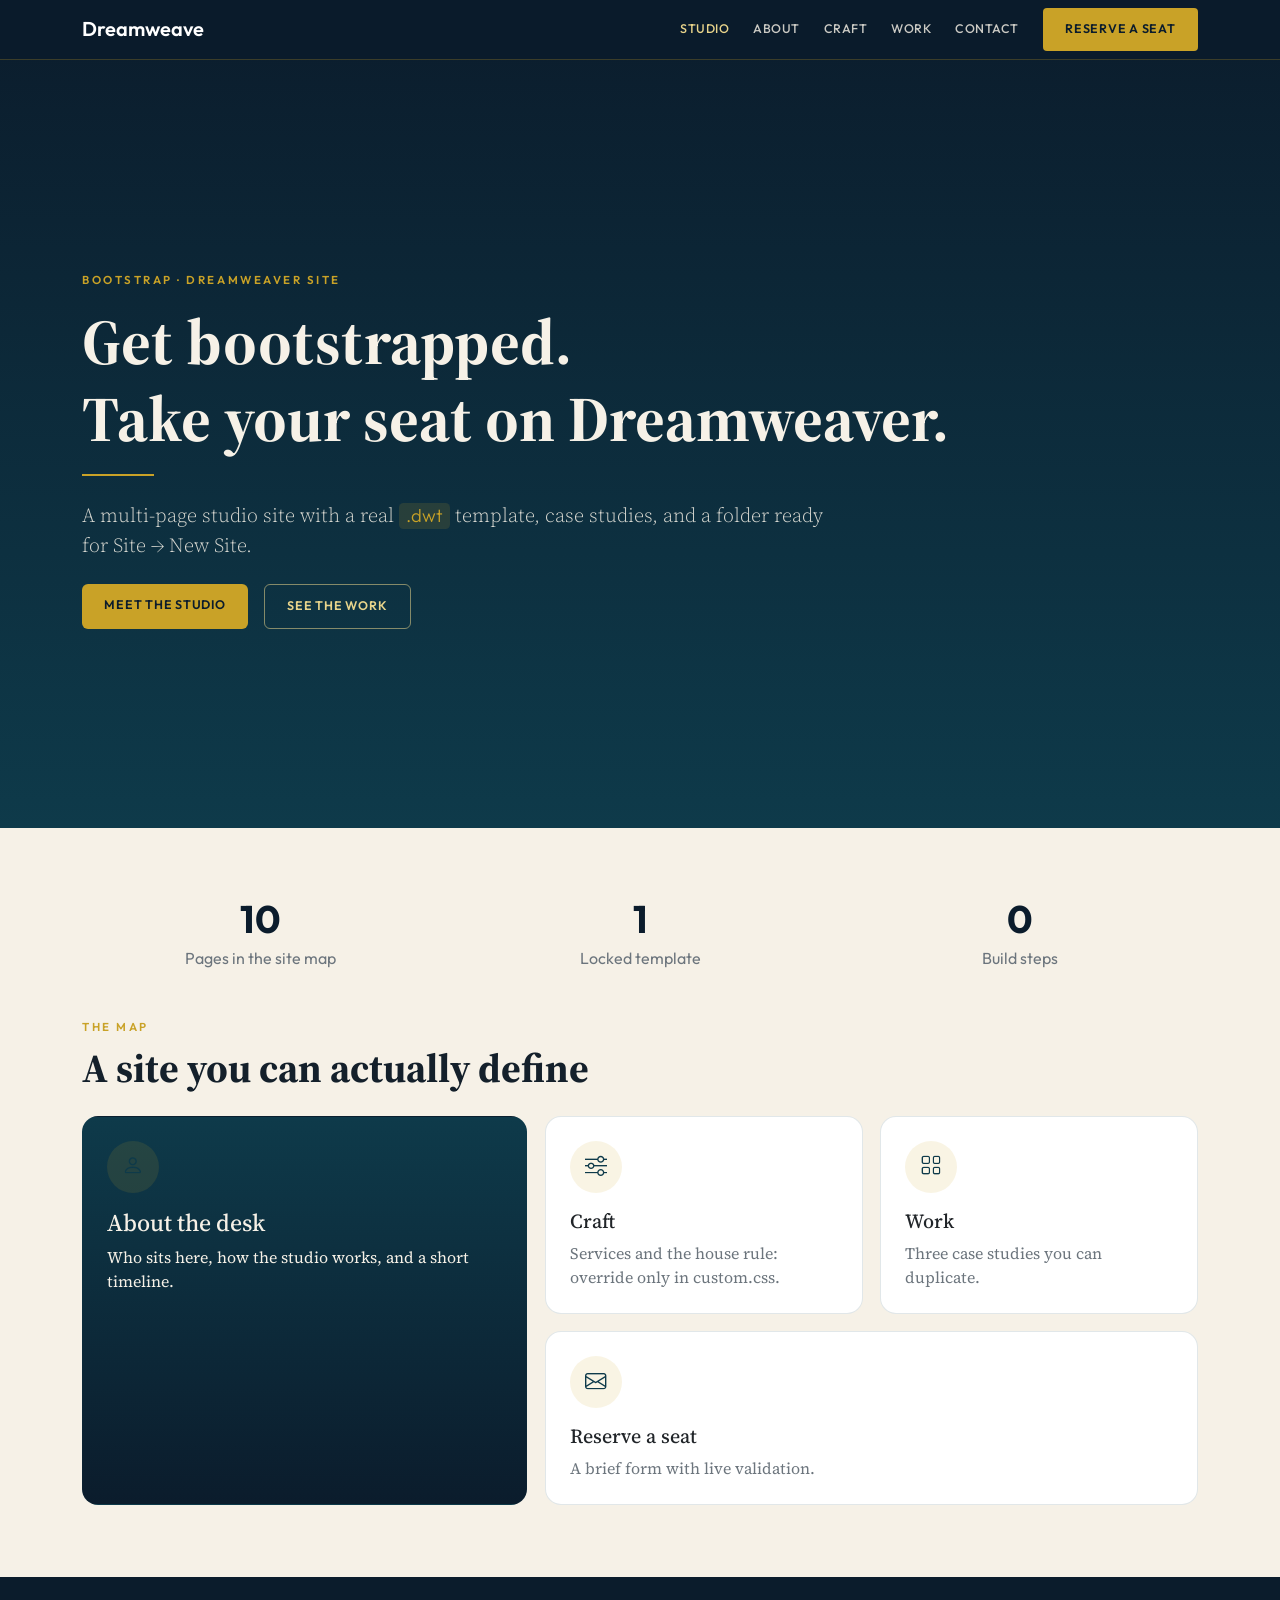
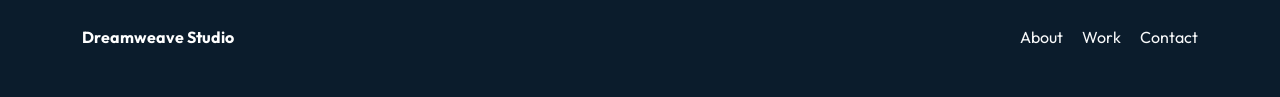
==== index.html @ 66411aa3 "Add studio, about, craft, work, and contact pages" ====
<!doctype html>
<html lang="en">
<head>
  <meta charset="utf-8">
  <meta name="viewport" content="width=device-width, initial-scale=1">
  <title>Dreamweave Studio — Get bootstrapped. Take your seat.</title>
  <meta name="description" content="A Dreamweaver-style Bootstrap starter. Responsive, mobile-first, ready to open in Adobe Dreamweaver.">
  <meta name="theme-color" content="#0b1c2c">
  <link rel="preconnect" href="https://fonts.googleapis.com">
  <link rel="preconnect" href="https://fonts.gstatic.com" crossorigin>
  <link href="https://fonts.googleapis.com/css2?family=Outfit:wght@400;500;600;700&family=Source+Serif+4:opsz,wght@8..60,400;8..60,600;8..60,700&display=swap" rel="stylesheet">
  <link href="https://cdn.jsdelivr.net/npm/bootstrap@5.3.8/dist/css/bootstrap.min.css" rel="stylesheet" crossorigin="anonymous">
  <link href="https://cdn.jsdelivr.net/npm/bootstrap-icons@1.11.3/font/bootstrap-icons.min.css" rel="stylesheet">
  <link href="css/custom.css" rel="stylesheet">
</head>
<body>
  <a class="skip-link" href="#main">Skip to content</a>
  <nav class="navbar navbar-expand-lg navbar-dream fixed-top sans">
    <div class="container">
      <a class="navbar-brand d-flex align-items-center gap-2 text-white" href="index.html"><span class="fw-semibold">Dreamweave</span></a>
      <button class="navbar-toggler" type="button" data-bs-toggle="collapse" data-bs-target="#navMain" aria-label="Toggle navigation">
        <span class="navbar-toggler-icon" style="filter: invert(1);"></span>
      </button>
      <div class="collapse navbar-collapse" id="navMain">
        <ul class="navbar-nav ms-auto mb-2 mb-lg-0 align-items-lg-center gap-lg-2">
          <li class="nav-item"><a class="nav-link" href="index.html">Studio</a></li>
          <li class="nav-item"><a class="nav-link" href="about.html">About</a></li>
          <li class="nav-item"><a class="nav-link" href="craft.html">Craft</a></li>
          <li class="nav-item"><a class="nav-link" href="work.html">Work</a></li>
          <li class="nav-item"><a class="nav-link" href="contact.html">Contact</a></li>
          <li class="nav-item ms-lg-2"><a class="btn btn-gold btn-sm" href="contact.html">Reserve a seat</a></li>
        </ul>
      </div>
    </div>
  </nav>
  <header class="hero d-flex align-items-center">
    <div class="container py-5">
      <p class="section-label sans mb-3">Bootstrap · Dreamweaver site</p>
      <h1 class="display-3 fw-bold mb-3">Get bootstrapped.<br>Take your seat on Dreamweaver.</h1>
      <div class="gold-rule mb-4"></div>
      <p class="lead col-lg-8" style="color: rgba(246,241,231,.86);">A multi-page studio site with a real <code>.dwt</code> template, case studies, and a folder ready for Site → New Site.</p>
      <div class="d-flex flex-wrap gap-3 mt-4">
        <a class="btn btn-gold sans" href="about.html">Meet the studio</a>
        <a class="btn btn-ghost sans" href="work.html">See the work</a>
      </div>
    </div>
  </header>
  <section id="main" class="py-5">
    <div class="container py-4">
      <div class="row g-4 text-center mb-5">
        <div class="col-md-4"><div class="stat sans">10</div><p class="sans text-secondary mt-2 mb-0">Pages in the site map</p></div>
        <div class="col-md-4"><div class="stat sans">1</div><p class="sans text-secondary mt-2 mb-0">Locked template</p></div>
        <div class="col-md-4"><div class="stat sans">0</div><p class="sans text-secondary mt-2 mb-0">Build steps</p></div>
      </div>
      <p class="section-label sans mb-2">The map</p>
      <h2 class="display-6 fw-bold mb-4">A site you can actually define</h2>
      <div class="bento">
        <a class="card-weave bento-wide p-4 text-decoration-none" href="about.html">
          <div class="icon-orb mb-3"><i class="bi bi-person"></i></div>
          <h3 class="h4">About the desk</h3>
          <p class="mb-0">Who sits here, how the studio works, and a short timeline.</p>
        </a>
        <a class="card-weave p-4 text-decoration-none text-dark" href="craft.html">
          <div class="icon-orb mb-3"><i class="bi bi-sliders"></i></div>
          <h3 class="h5">Craft</h3>
          <p class="text-secondary mb-0">Services and the house rule: override only in custom.css.</p>
        </a>
        <a class="card-weave p-4 text-decoration-none text-dark" href="work.html">
          <div class="icon-orb mb-3"><i class="bi bi-grid"></i></div>
          <h3 class="h5">Work</h3>
          <p class="text-secondary mb-0">Three case studies you can duplicate.</p>
        </a>
        <a class="card-weave p-4 text-decoration-none text-dark" href="contact.html" style="grid-column: 2 / -1;">
          <div class="icon-orb mb-3"><i class="bi bi-envelope"></i></div>
          <h3 class="h5">Reserve a seat</h3>
          <p class="text-secondary mb-0">A brief form with live validation.</p>
        </a>
      </div>
    </div>
  </section>
  <footer class="site-footer py-5 sans">
    <div class="container d-flex flex-wrap justify-content-between gap-3">
      <strong class="text-white">Dreamweave Studio</strong>
      <div>
        <a class="link-light text-decoration-none me-3" href="about.html">About</a>
        <a class="link-light text-decoration-none me-3" href="work.html">Work</a>
        <a class="link-light text-decoration-none" href="contact.html">Contact</a>
      </div>
    </div>
  </footer>
  <script src="https://cdn.jsdelivr.net/npm/bootstrap@5.3.8/dist/js/bootstrap.bundle.min.js" crossorigin="anonymous"></script>
  <script src="js/site.js"></script>
</body>
</html>
---- css/custom.css ----
:root {
  --dw-navy: #0b1c2c;
  --dw-teal: #0e3a4a;
  --dw-gold: #c9a227;
  --dw-gold-soft: #e8d48b;
  --dw-cream: #f6f1e7;
  --dw-ink: #14202b;
  --dw-ease: cubic-bezier(0.22, 1, 0.36, 1);
  --dw-move: 480ms;
  --dw-micro: 180ms;
}
html { scroll-behavior: smooth; }
body {
  font-family: "Source Serif 4", Georgia, serif;
  color: var(--dw-ink);
  background: var(--dw-cream);
  padding-top: 72px;
}
.sans { font-family: Outfit, system-ui, sans-serif; }
code {
  font-family: Outfit, system-ui, sans-serif;
  font-size: 0.92em;
  color: var(--dw-gold);
  background: rgba(201, 162, 39, 0.14);
  padding: 0.08em 0.38em;
  border-radius: 0.28rem;
}
.navbar-dream {
  background: rgba(11, 28, 44, 0.92);
  backdrop-filter: blur(12px);
  border-bottom: 1px solid rgba(201, 162, 39, 0.25);
  transition: background var(--dw-move) var(--dw-ease), padding var(--dw-move) var(--dw-ease);
}
.navbar-dream.is-compact { background: rgba(11, 28, 44, 0.98); }
.navbar-dream .nav-link {
  color: rgba(246, 241, 231, 0.82) !important;
  font-weight: 500;
  letter-spacing: 0.04em;
  text-transform: uppercase;
  font-size: 0.78rem;
}
.navbar-dream .nav-link:hover,
.navbar-dream .nav-link.active { color: var(--dw-gold-soft) !important; }
.hero, .page-hero {
  margin-top: -72px;
  color: var(--dw-cream);
  background: linear-gradient(180deg, #0b1c2c 0%, #0e3a4a 100%);
}
.hero { min-height: 92vh; padding-top: 72px; }
.page-hero { padding: 10rem 0 5rem; }
.gold-rule { width: 72px; height: 2px; background: var(--dw-gold); }
.btn-gold {
  background: var(--dw-gold);
  color: var(--dw-navy);
  border: none;
  font-weight: 600;
  letter-spacing: 0.06em;
  text-transform: uppercase;
  font-size: 0.78rem;
  padding: 0.75rem 1.4rem;
}
.btn-gold:hover { background: var(--dw-gold-soft); color: var(--dw-navy); }
.btn-ghost {
  border: 1px solid rgba(232, 212, 139, 0.55);
  color: var(--dw-gold-soft);
  font-weight: 600;
  letter-spacing: 0.06em;
  text-transform: uppercase;
  font-size: 0.78rem;
  padding: 0.75rem 1.4rem;
}
.section-label {
  color: var(--dw-gold);
  letter-spacing: 0.22em;
  text-transform: uppercase;
  font-size: 0.72rem;
  font-weight: 600;
}
.card-weave {
  border: 1px solid rgba(14, 58, 74, 0.12);
  background: #fff;
  border-radius: 1rem;
}
.card-weave:hover {
  transform: translateY(-6px);
  box-shadow: 0 18px 40px rgba(11, 28, 44, 0.12);
}
.icon-orb {
  width: 52px; height: 52px; border-radius: 50%;
  background: rgba(201, 162, 39, 0.12);
  color: var(--dw-teal);
  display: grid; place-items: center; font-size: 1.35rem;
}
.seat-banner {
  background: linear-gradient(135deg, var(--dw-navy), var(--dw-teal));
  color: var(--dw-cream);
  border-radius: 1.5rem;
}
footer.site-footer { background: var(--dw-navy); color: rgba(246, 241, 231, 0.75); }
.form-control, .form-select {
  border-radius: 0.6rem;
  border-color: rgba(14, 58, 74, 0.18);
  padding: 0.8rem 1rem;
}
.skip-link {
  position: absolute; left: 1rem; top: -3.5rem; z-index: 1080;
  background: var(--dw-gold); color: var(--dw-navy);
  padding: 0.5rem 0.9rem; border-radius: 0.4rem;
}
.skip-link:focus { top: 0.75rem; }
.quote-block { border-left: 3px solid var(--dw-gold); padding-left: 1.25rem; font-size: 1.2rem; }
.stat { font-size: 2.4rem; font-weight: 700; line-height: 1; color: var(--dw-navy); }
.timeline { border-left: 1px solid rgba(201, 162, 39, 0.45); padding-left: 1.5rem; }
.timeline-item { position: relative; margin-bottom: 1.75rem; }
.timeline-item::before {
  content: ""; position: absolute; left: -1.72rem; top: 0.45rem;
  width: 10px; height: 10px; border-radius: 50%; background: var(--dw-gold);
}
.step-num { font-size: 0.78rem; letter-spacing: 0.18em; font-weight: 600; color: var(--dw-gold); }
.scroll-progress {
  position: fixed; top: 0; left: 0; height: 2px; width: 100%; z-index: 1080;
  background: var(--dw-gold); transform: scaleX(0); transform-origin: 0 50%;
  animation: dw-progress linear; animation-timeline: scroll();
}
@keyframes dw-progress { from { transform: scaleX(0); } to { transform: scaleX(1); } }
.bento { display: grid; grid-template-columns: 1.4fr 1fr 1fr; gap: 1.1rem; }
.bento-wide {
  grid-column: 1 / 2; grid-row: 1 / 3; min-height: 320px;
  background: linear-gradient(180deg, #0e3a4a, #0b1c2c);
  color: var(--dw-cream) !important;
}
@media (max-width: 991.98px) {
  .bento { grid-template-columns: 1fr 1fr; }
  .bento-wide { grid-column: 1 / -1; grid-row: auto; }
  .navbar-dream .navbar-collapse {
    background: var(--dw-navy);
    margin: 0.6rem -0.75rem 0;
    padding: 0.75rem 1.25rem 1.1rem;
  }
}
@media (max-width: 575.98px) { .bento { grid-template-columns: 1fr; } }
@media (prefers-reduced-motion: reduce) {
  html { scroll-behavior: auto; }
  .scroll-progress, .hero h1, .page-hero h1 { animation: none !important; }
}
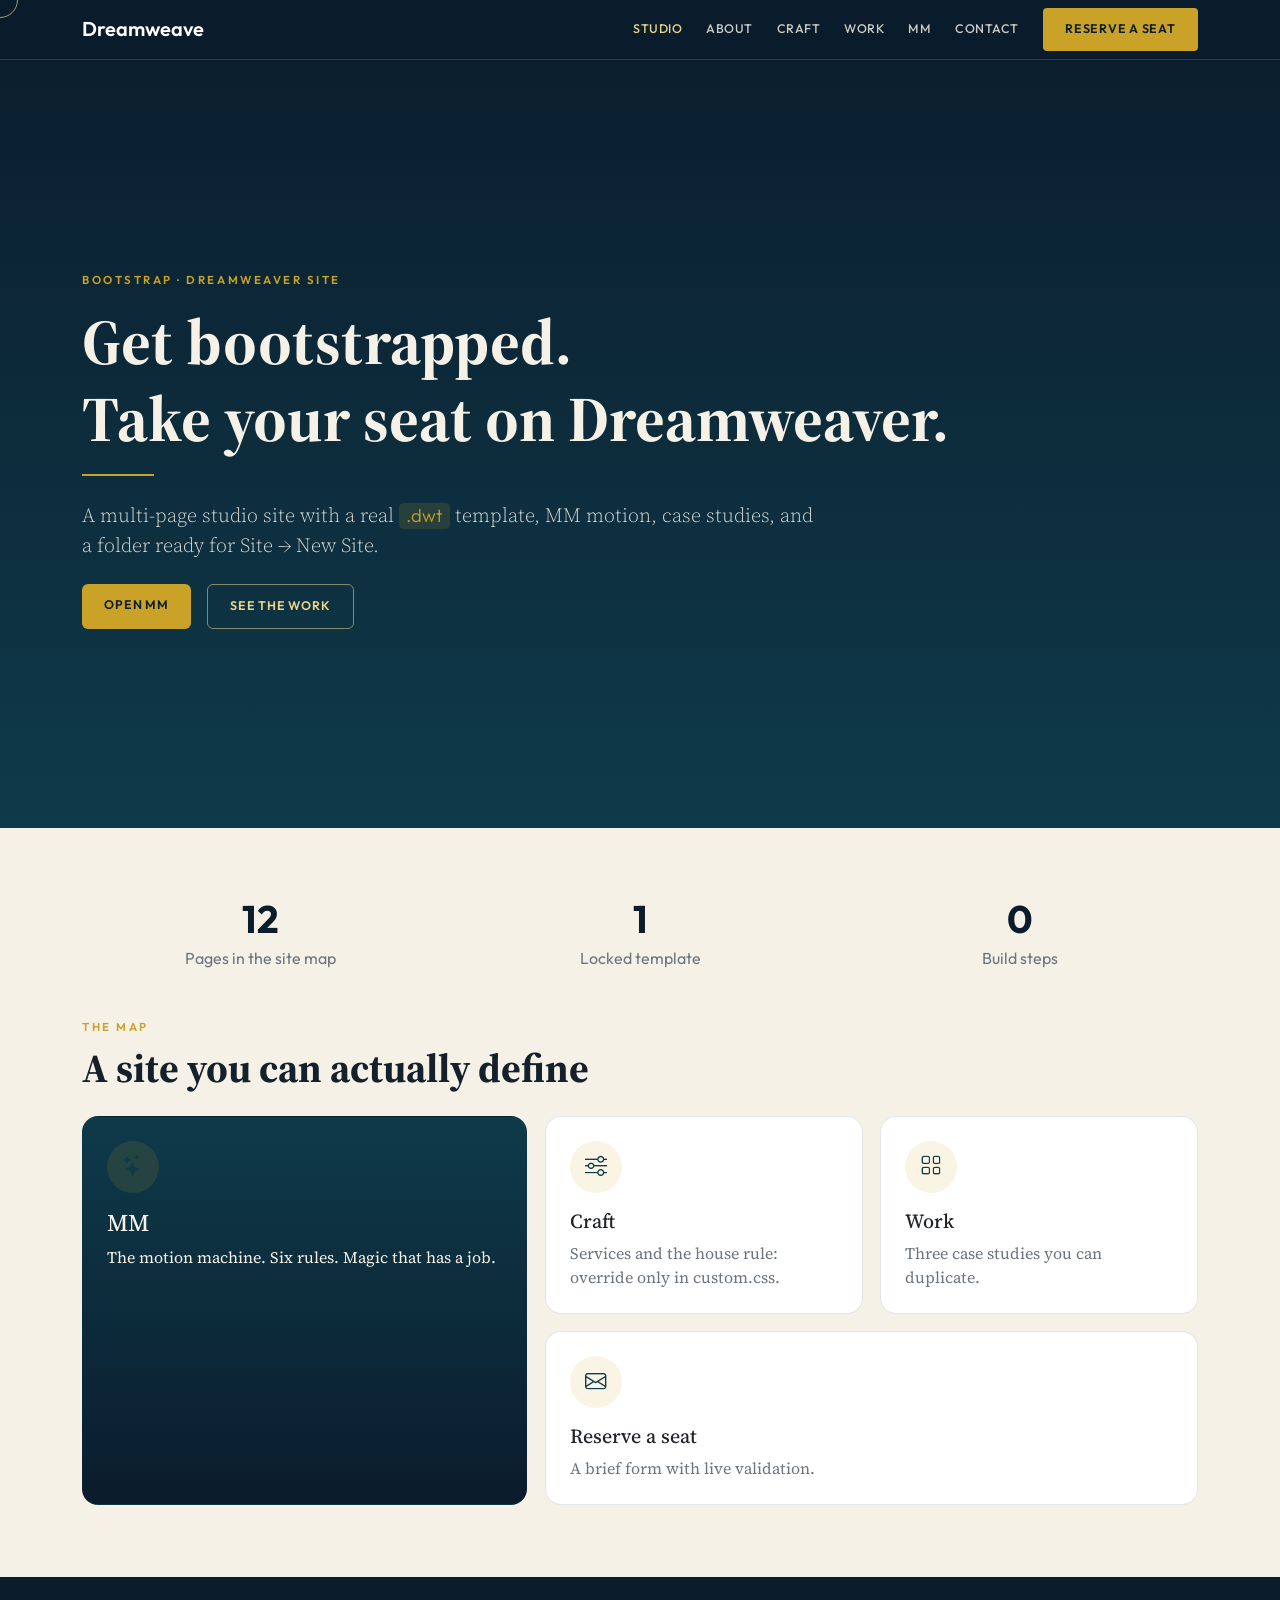
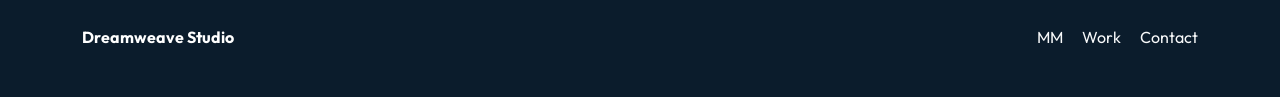
==== commit e6803064: "Add MM page and wire it into the live nav." ====
--- a/index.html
+++ b/index.html
@@ -11,6 +11,7 @@
   <link href="https://fonts.googleapis.com/css2?family=Outfit:wght@400;500;600;700&family=Source+Serif+4:opsz,wght@8..60,400;8..60,600;8..60,700&display=swap" rel="stylesheet">
   <link href="https://cdn.jsdelivr.net/npm/bootstrap@5.3.8/dist/css/bootstrap.min.css" rel="stylesheet" crossorigin="anonymous">
   <link href="https://cdn.jsdelivr.net/npm/bootstrap-icons@1.11.3/font/bootstrap-icons.min.css" rel="stylesheet">
+  <link rel="icon" href="img/favicon.svg" type="image/svg+xml">
   <link href="css/custom.css" rel="stylesheet">
 </head>
 <body>
@@ -27,6 +28,7 @@
           <li class="nav-item"><a class="nav-link" href="about.html">About</a></li>
           <li class="nav-item"><a class="nav-link" href="craft.html">Craft</a></li>
           <li class="nav-item"><a class="nav-link" href="work.html">Work</a></li>
+          <li class="nav-item"><a class="nav-link" href="mm.html">MM</a></li>
           <li class="nav-item"><a class="nav-link" href="contact.html">Contact</a></li>
           <li class="nav-item ms-lg-2"><a class="btn btn-gold btn-sm" href="contact.html">Reserve a seat</a></li>
         </ul>
@@ -38,9 +40,9 @@
       <p class="section-label sans mb-3">Bootstrap · Dreamweaver site</p>
       <h1 class="display-3 fw-bold mb-3">Get bootstrapped.<br>Take your seat on Dreamweaver.</h1>
       <div class="gold-rule mb-4"></div>
-      <p class="lead col-lg-8" style="color: rgba(246,241,231,.86);">A multi-page studio site with a real <code>.dwt</code> template, case studies, and a folder ready for Site → New Site.</p>
+      <p class="lead col-lg-8" style="color: rgba(246,241,231,.86);">A multi-page studio site with a real <code>.dwt</code> template, MM motion, case studies, and a folder ready for Site → New Site.</p>
       <div class="d-flex flex-wrap gap-3 mt-4">
-        <a class="btn btn-gold sans" href="about.html">Meet the studio</a>
+        <a class="btn btn-gold sans" href="mm.html">Open MM</a>
         <a class="btn btn-ghost sans" href="work.html">See the work</a>
       </div>
     </div>
@@ -48,17 +50,17 @@
   <section id="main" class="py-5">
     <div class="container py-4">
       <div class="row g-4 text-center mb-5">
-        <div class="col-md-4"><div class="stat sans">10</div><p class="sans text-secondary mt-2 mb-0">Pages in the site map</p></div>
+        <div class="col-md-4"><div class="stat sans">12</div><p class="sans text-secondary mt-2 mb-0">Pages in the site map</p></div>
         <div class="col-md-4"><div class="stat sans">1</div><p class="sans text-secondary mt-2 mb-0">Locked template</p></div>
         <div class="col-md-4"><div class="stat sans">0</div><p class="sans text-secondary mt-2 mb-0">Build steps</p></div>
       </div>
       <p class="section-label sans mb-2">The map</p>
       <h2 class="display-6 fw-bold mb-4">A site you can actually define</h2>
       <div class="bento">
-        <a class="card-weave bento-wide p-4 text-decoration-none" href="about.html">
-          <div class="icon-orb mb-3"><i class="bi bi-person"></i></div>
-          <h3 class="h4">About the desk</h3>
-          <p class="mb-0">Who sits here, how the studio works, and a short timeline.</p>
+        <a class="card-weave bento-wide p-4 text-decoration-none" href="mm.html">
+          <div class="icon-orb mb-3"><i class="bi bi-stars"></i></div>
+          <h3 class="h4">MM</h3>
+          <p class="mb-0">The motion machine. Six rules. Magic that has a job.</p>
         </a>
         <a class="card-weave p-4 text-decoration-none text-dark" href="craft.html">
           <div class="icon-orb mb-3"><i class="bi bi-sliders"></i></div>
@@ -82,7 +84,7 @@
     <div class="container d-flex flex-wrap justify-content-between gap-3">
       <strong class="text-white">Dreamweave Studio</strong>
       <div>
-        <a class="link-light text-decoration-none me-3" href="about.html">About</a>
+        <a class="link-light text-decoration-none me-3" href="mm.html">MM</a>
         <a class="link-light text-decoration-none me-3" href="work.html">Work</a>
         <a class="link-light text-decoration-none" href="contact.html">Contact</a>
       </div>
--- a/css/custom.css
+++ b/css/custom.css
@@ -48,6 +48,18 @@
 }
 .hero { min-height: 92vh; padding-top: 72px; }
 .page-hero { padding: 10rem 0 5rem; }
+.page-hero.library {
+  background: linear-gradient(180deg, #0b1c2c 0%, #16344a 55%, #1a3d3a 100%);
+}
+.page-hero.wire {
+  background: linear-gradient(180deg, #0b1c2c 0%, #0e3a4a 50%, #12302a 100%);
+}
+.page-hero.folio {
+  background: linear-gradient(165deg, #0b1c2c 0%, #2a2218 70%, #3a2a16 100%);
+}
+.page-hero.kiln {
+  background: linear-gradient(180deg, #1a140e 0%, #3a2414 60%, #0b1c2c 100%);
+}
 .gold-rule { width: 72px; height: 2px; background: var(--dw-gold); }
 .btn-gold {
   background: var(--dw-gold);
@@ -58,6 +70,7 @@
   text-transform: uppercase;
   font-size: 0.78rem;
   padding: 0.75rem 1.4rem;
+  transition: transform var(--dw-micro) var(--dw-ease), background var(--dw-micro);
 }
 .btn-gold:hover { background: var(--dw-gold-soft); color: var(--dw-navy); }
 .btn-ghost {
@@ -80,6 +93,8 @@
   border: 1px solid rgba(14, 58, 74, 0.12);
   background: #fff;
   border-radius: 1rem;
+  position: relative;
+  transition: transform var(--dw-move) var(--dw-ease), box-shadow var(--dw-move) var(--dw-ease);
 }
 .card-weave:hover {
   transform: translateY(-6px);
@@ -102,6 +117,17 @@
   border-color: rgba(14, 58, 74, 0.18);
   padding: 0.8rem 1rem;
 }
+.form-live { position: relative; }
+.form-live .tick {
+  position: absolute;
+  right: 12px;
+  top: 2.55rem;
+  color: #2a7a4b;
+  opacity: 0;
+  pointer-events: none;
+}
+.form-live.is-ok .tick { opacity: 1; }
+.field-ok { border-color: #2a7a4b !important; }
 .skip-link {
   position: absolute; left: 1rem; top: -3.5rem; z-index: 1080;
   background: var(--dw-gold); color: var(--dw-navy);
@@ -123,6 +149,22 @@
   animation: dw-progress linear; animation-timeline: scroll();
 }
 @keyframes dw-progress { from { transform: scaleX(0); } to { transform: scaleX(1); } }
+.cursor-ring {
+  position: fixed;
+  width: 36px;
+  height: 36px;
+  border: 1px solid rgba(232, 212, 139, 0.7);
+  border-radius: 50%;
+  pointer-events: none;
+  z-index: 1090;
+  transform: translate(-50%, -50%);
+  transition: width var(--dw-micro), height var(--dw-micro), background var(--dw-micro);
+}
+.cursor-ring.is-hot {
+  width: 52px;
+  height: 52px;
+  background: rgba(201, 162, 39, 0.12);
+}
 .bento { display: grid; grid-template-columns: 1.4fr 1fr 1fr; gap: 1.1rem; }
 .bento-wide {
   grid-column: 1 / 2; grid-row: 1 / 3; min-height: 320px;
@@ -137,9 +179,11 @@
     margin: 0.6rem -0.75rem 0;
     padding: 0.75rem 1.25rem 1.1rem;
   }
+  .cursor-ring { display: none; }
 }
 @media (max-width: 575.98px) { .bento { grid-template-columns: 1fr; } }
 @media (prefers-reduced-motion: reduce) {
   html { scroll-behavior: auto; }
-  .scroll-progress, .hero h1, .page-hero h1 { animation: none !important; }
+  .scroll-progress, .hero h1, .page-hero h1, .card-weave { animation: none !important; transition: none !important; }
+  .cursor-ring { display: none; }
 }
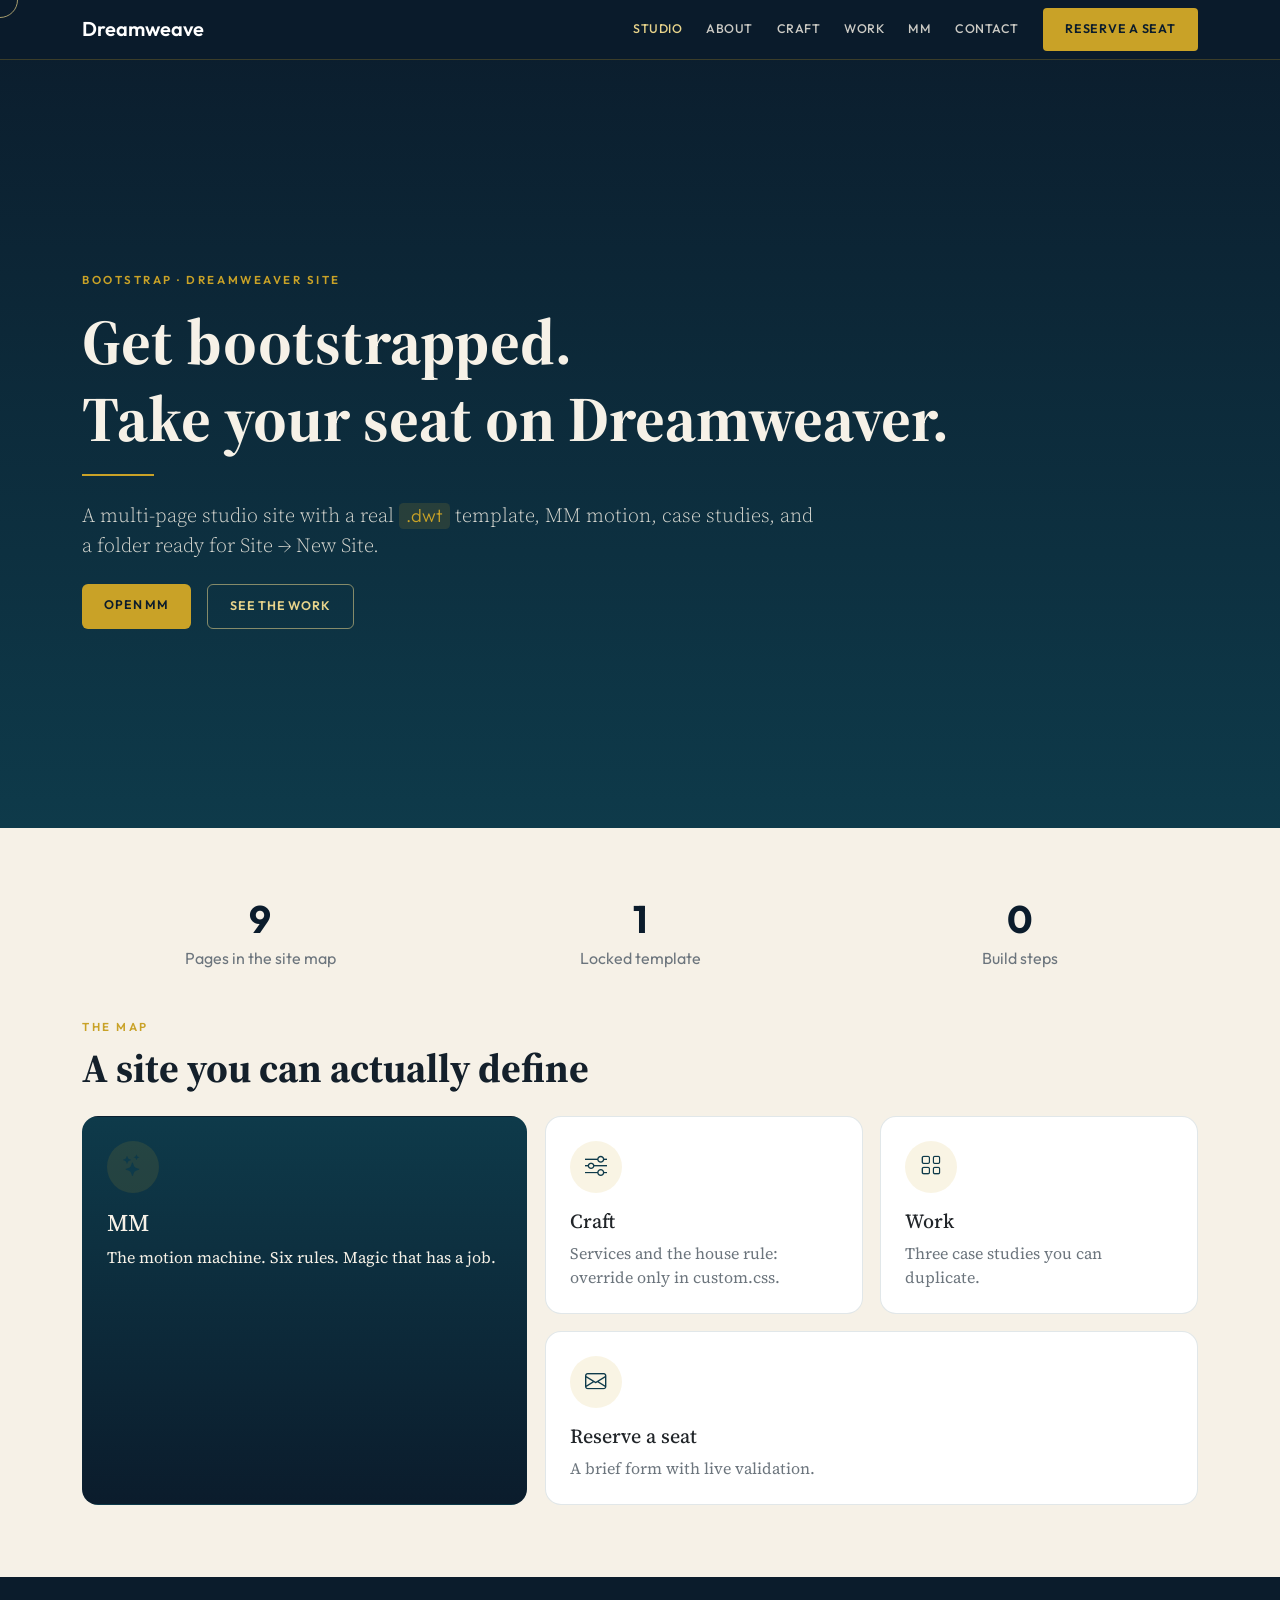
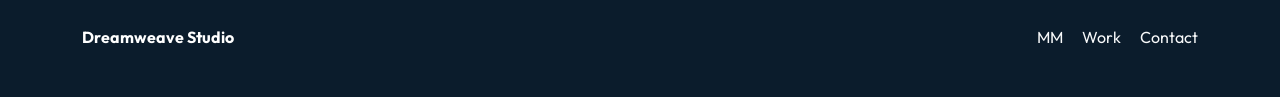
==== commit 95028369: "Polish: mobile bento fix, accurate page count, back-to-top a11y, MM in template, sitemap cleanup" ====
--- a/index.html
+++ b/index.html
@@ -50,7 +50,7 @@
   <section id="main" class="py-5">
     <div class="container py-4">
       <div class="row g-4 text-center mb-5">
-        <div class="col-md-4"><div class="stat sans">12</div><p class="sans text-secondary mt-2 mb-0">Pages in the site map</p></div>
+        <div class="col-md-4"><div class="stat sans">9</div><p class="sans text-secondary mt-2 mb-0">Pages in the site map</p></div>
         <div class="col-md-4"><div class="stat sans">1</div><p class="sans text-secondary mt-2 mb-0">Locked template</p></div>
         <div class="col-md-4"><div class="stat sans">0</div><p class="sans text-secondary mt-2 mb-0">Build steps</p></div>
       </div>
@@ -72,7 +72,7 @@
           <h3 class="h5">Work</h3>
           <p class="text-secondary mb-0">Three case studies you can duplicate.</p>
         </a>
-        <a class="card-weave p-4 text-decoration-none text-dark" href="contact.html" style="grid-column: 2 / -1;">
+        <a class="card-weave bento-contact p-4 text-decoration-none text-dark" href="contact.html">
           <div class="icon-orb mb-3"><i class="bi bi-envelope"></i></div>
           <h3 class="h5">Reserve a seat</h3>
           <p class="text-secondary mb-0">A brief form with live validation.</p>
--- a/css/custom.css
+++ b/css/custom.css
@@ -6,8 +6,9 @@
   --dw-cream: #f6f1e7;
   --dw-ink: #14202b;
   --dw-ease: cubic-bezier(0.22, 1, 0.36, 1);
+  --dw-spring: cubic-bezier(0.34, 1.4, 0.5, 1);
   --dw-move: 480ms;
-  --dw-micro: 180ms;
+  --dw-micro: 160ms;
 }
 html { scroll-behavior: smooth; }
 body {
@@ -48,18 +49,10 @@
 }
 .hero { min-height: 92vh; padding-top: 72px; }
 .page-hero { padding: 10rem 0 5rem; }
-.page-hero.library {
-  background: linear-gradient(180deg, #0b1c2c 0%, #16344a 55%, #1a3d3a 100%);
-}
-.page-hero.wire {
-  background: linear-gradient(180deg, #0b1c2c 0%, #0e3a4a 50%, #12302a 100%);
-}
-.page-hero.folio {
-  background: linear-gradient(165deg, #0b1c2c 0%, #2a2218 70%, #3a2a16 100%);
-}
-.page-hero.kiln {
-  background: linear-gradient(180deg, #1a140e 0%, #3a2414 60%, #0b1c2c 100%);
-}
+.page-hero.library { background: linear-gradient(180deg, #0b1c2c 0%, #16344a 55%, #1a3d3a 100%); }
+.page-hero.wire { background: linear-gradient(180deg, #0b1c2c 0%, #0e3a4a 50%, #12302a 100%); }
+.page-hero.folio { background: linear-gradient(165deg, #0b1c2c 0%, #2a2218 70%, #3a2a16 100%); }
+.page-hero.kiln { background: linear-gradient(180deg, #1a140e 0%, #3a2414 60%, #0b1c2c 100%); }
 .gold-rule { width: 72px; height: 2px; background: var(--dw-gold); }
 .btn-gold {
   background: var(--dw-gold);
@@ -70,9 +63,10 @@
   text-transform: uppercase;
   font-size: 0.78rem;
   padding: 0.75rem 1.4rem;
-  transition: transform var(--dw-micro) var(--dw-ease), background var(--dw-micro);
-}
-.btn-gold:hover { background: var(--dw-gold-soft); color: var(--dw-navy); }
+  transition: transform var(--dw-micro) var(--dw-spring), background var(--dw-micro);
+}
+.btn-gold:hover { background: var(--dw-gold-soft); color: var(--dw-navy); transform: translateY(-2px); }
+.btn-gold:active { transform: scale(0.98); }
 .btn-ghost {
   border: 1px solid rgba(232, 212, 139, 0.55);
   color: var(--dw-gold-soft);
@@ -81,7 +75,9 @@
   text-transform: uppercase;
   font-size: 0.78rem;
   padding: 0.75rem 1.4rem;
-}
+  background: transparent;
+}
+.btn-ghost:hover { background: rgba(232, 212, 139, 0.12); color: var(--dw-gold-soft); }
 .section-label {
   color: var(--dw-gold);
   letter-spacing: 0.22em;
@@ -94,12 +90,21 @@
   background: #fff;
   border-radius: 1rem;
   position: relative;
-  transition: transform var(--dw-move) var(--dw-ease), box-shadow var(--dw-move) var(--dw-ease);
+  overflow: hidden;
+  transition: transform var(--dw-move) var(--dw-spring), box-shadow var(--dw-move) var(--dw-ease);
 }
 .card-weave:hover {
   transform: translateY(-6px);
   box-shadow: 0 18px 40px rgba(11, 28, 44, 0.12);
 }
+.card-photo {
+  height: 180px;
+  background-size: cover;
+  background-position: center;
+}
+.card-photo.harbor { background-image: url("../img/work-harbor.jpg"); }
+.card-photo.folio { background-image: url("../img/work-folio.jpg"); }
+.card-photo.kiln { background-image: url("../img/work-kiln.jpg"); }
 .icon-orb {
   width: 52px; height: 52px; border-radius: 50%;
   background: rgba(201, 162, 39, 0.12);
@@ -119,12 +124,7 @@
 }
 .form-live { position: relative; }
 .form-live .tick {
-  position: absolute;
-  right: 12px;
-  top: 2.55rem;
-  color: #2a7a4b;
-  opacity: 0;
-  pointer-events: none;
+  position: absolute; right: 12px; top: 2.55rem; color: #2a7a4b; opacity: 0; pointer-events: none;
 }
 .form-live.is-ok .tick { opacity: 1; }
 .field-ok { border-color: #2a7a4b !important; }
@@ -150,40 +150,51 @@
 }
 @keyframes dw-progress { from { transform: scaleX(0); } to { transform: scaleX(1); } }
 .cursor-ring {
-  position: fixed;
-  width: 36px;
-  height: 36px;
-  border: 1px solid rgba(232, 212, 139, 0.7);
-  border-radius: 50%;
-  pointer-events: none;
-  z-index: 1090;
-  transform: translate(-50%, -50%);
+  position: fixed; width: 36px; height: 36px;
+  border: 1px solid rgba(232, 212, 139, 0.7); border-radius: 50%;
+  pointer-events: none; z-index: 1090; transform: translate(-50%, -50%);
   transition: width var(--dw-micro), height var(--dw-micro), background var(--dw-micro);
 }
-.cursor-ring.is-hot {
-  width: 52px;
-  height: 52px;
-  background: rgba(201, 162, 39, 0.12);
-}
+.cursor-ring.is-hot { width: 52px; height: 52px; background: rgba(201, 162, 39, 0.12); }
 .bento { display: grid; grid-template-columns: 1.4fr 1fr 1fr; gap: 1.1rem; }
 .bento-wide {
   grid-column: 1 / 2; grid-row: 1 / 3; min-height: 320px;
   background: linear-gradient(180deg, #0e3a4a, #0b1c2c);
   color: var(--dw-cream) !important;
 }
+.bento-contact { grid-column: 2 / -1; }
+::selection { background: var(--dw-gold); color: var(--dw-navy); }
+.to-top {
+  position: fixed; right: 1.1rem; bottom: 1.1rem; width: 44px; height: 44px; border: 0;
+  border-radius: 999px; background: var(--dw-navy); color: var(--dw-gold-soft); z-index: 1070;
+  display: grid; place-items: center; opacity: 0; pointer-events: none;
+  transform: translateY(8px); transition: opacity var(--dw-micro), transform var(--dw-micro) var(--dw-spring);
+}
+.to-top.is-in { opacity: 1; pointer-events: auto; transform: none; }
+.mm-stage {
+  position: relative; overflow: hidden; border-radius: 1.4rem; padding: 2.2rem 1.6rem;
+  background: radial-gradient(600px 240px at 10% -10%, rgba(201,162,39,.22), transparent 60%),
+    linear-gradient(135deg, var(--dw-navy), var(--dw-teal));
+  color: var(--dw-cream);
+}
+.mm-orb {
+  position: absolute; right: -40px; top: -40px; width: 220px; height: 220px; border-radius: 50%;
+  background: conic-gradient(from 200deg, var(--dw-gold), #7a5cff, var(--dw-gold));
+  filter: blur(8px); opacity: .45; animation: mm-spin 16s linear infinite;
+}
+@keyframes mm-spin { to { transform: rotate(360deg); } }
+.mm-card:hover { border-color: rgba(201,162,39,.45); }
 @media (max-width: 991.98px) {
   .bento { grid-template-columns: 1fr 1fr; }
   .bento-wide { grid-column: 1 / -1; grid-row: auto; }
   .navbar-dream .navbar-collapse {
-    background: var(--dw-navy);
-    margin: 0.6rem -0.75rem 0;
-    padding: 0.75rem 1.25rem 1.1rem;
+    background: var(--dw-navy); margin: 0.6rem -0.75rem 0; padding: 0.75rem 1.25rem 1.1rem;
   }
   .cursor-ring { display: none; }
 }
-@media (max-width: 575.98px) { .bento { grid-template-columns: 1fr; } }
+@media (max-width: 575.98px) { .bento { grid-template-columns: 1fr; } .bento-contact { grid-column: auto; } }
 @media (prefers-reduced-motion: reduce) {
   html { scroll-behavior: auto; }
-  .scroll-progress, .hero h1, .page-hero h1, .card-weave { animation: none !important; transition: none !important; }
+  .scroll-progress, .hero h1, .page-hero h1, .card-weave, .mm-orb { animation: none !important; transition: none !important; }
   .cursor-ring { display: none; }
 }
